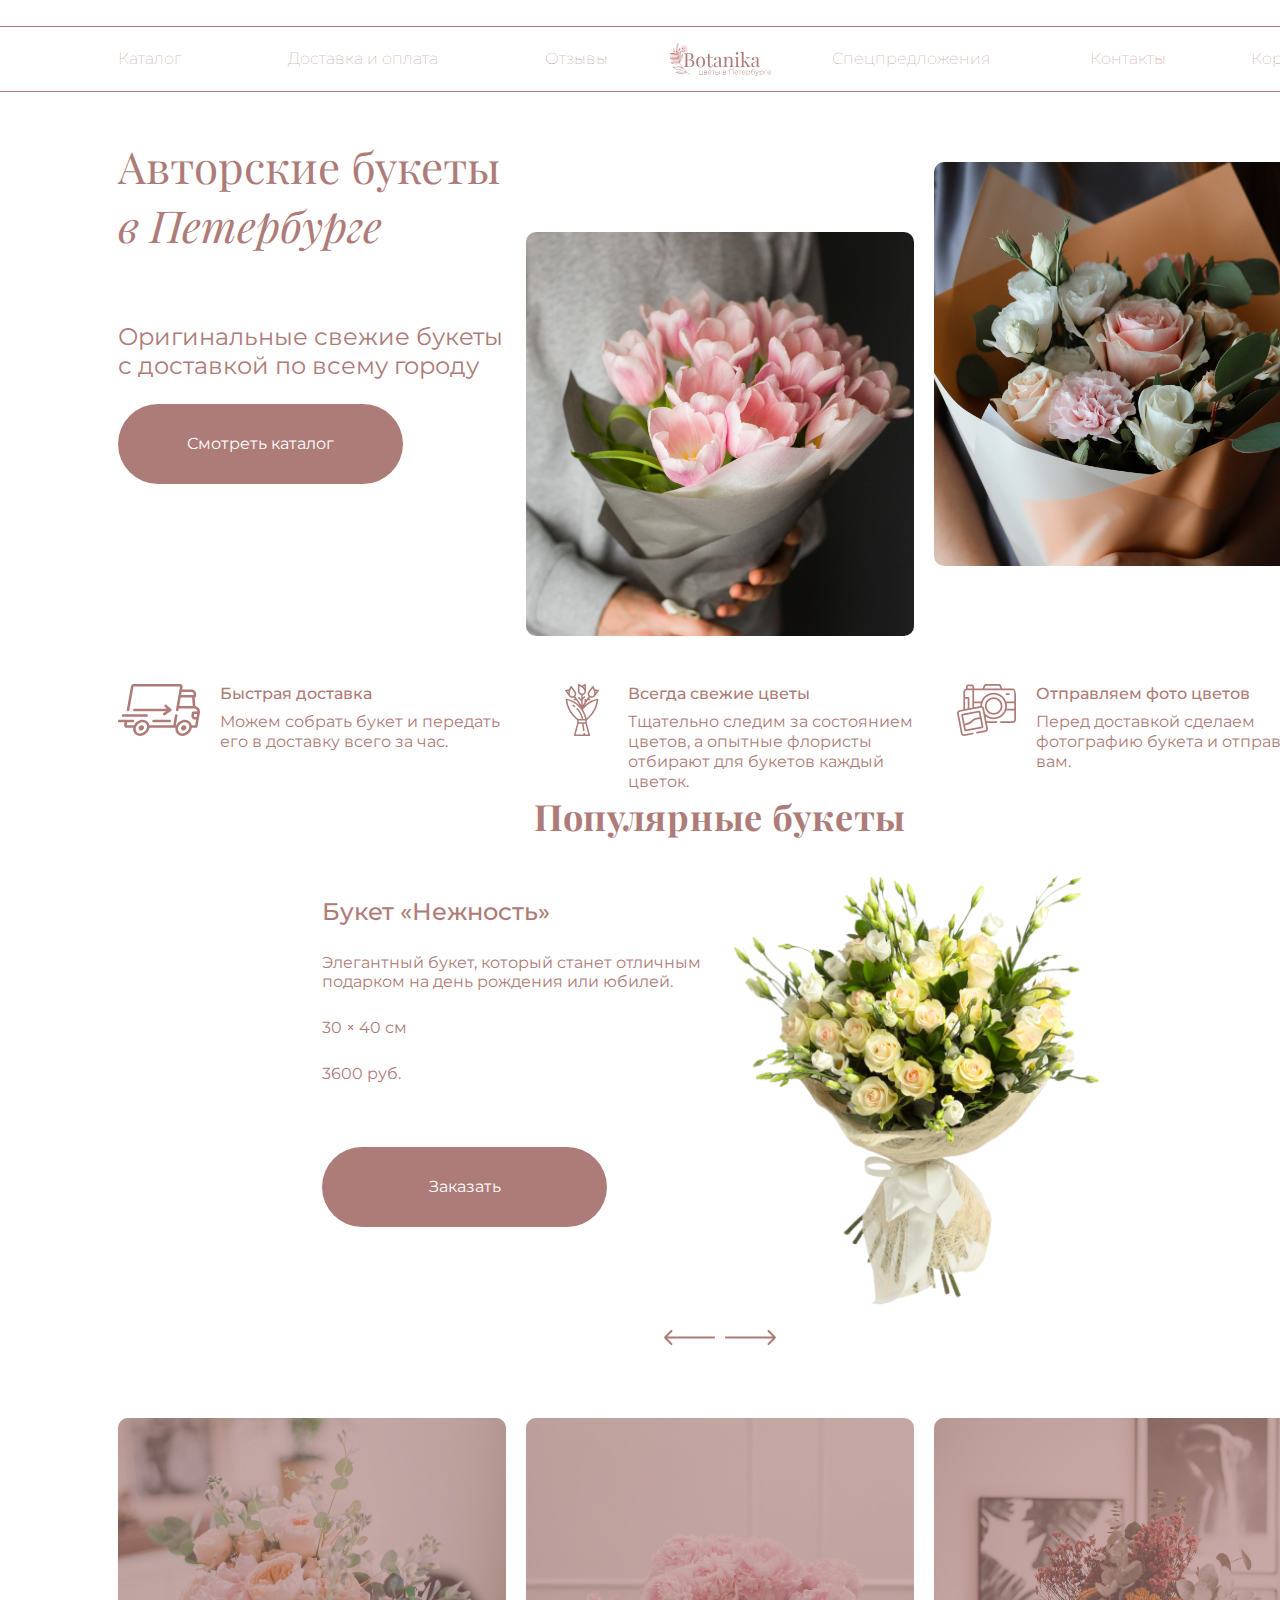
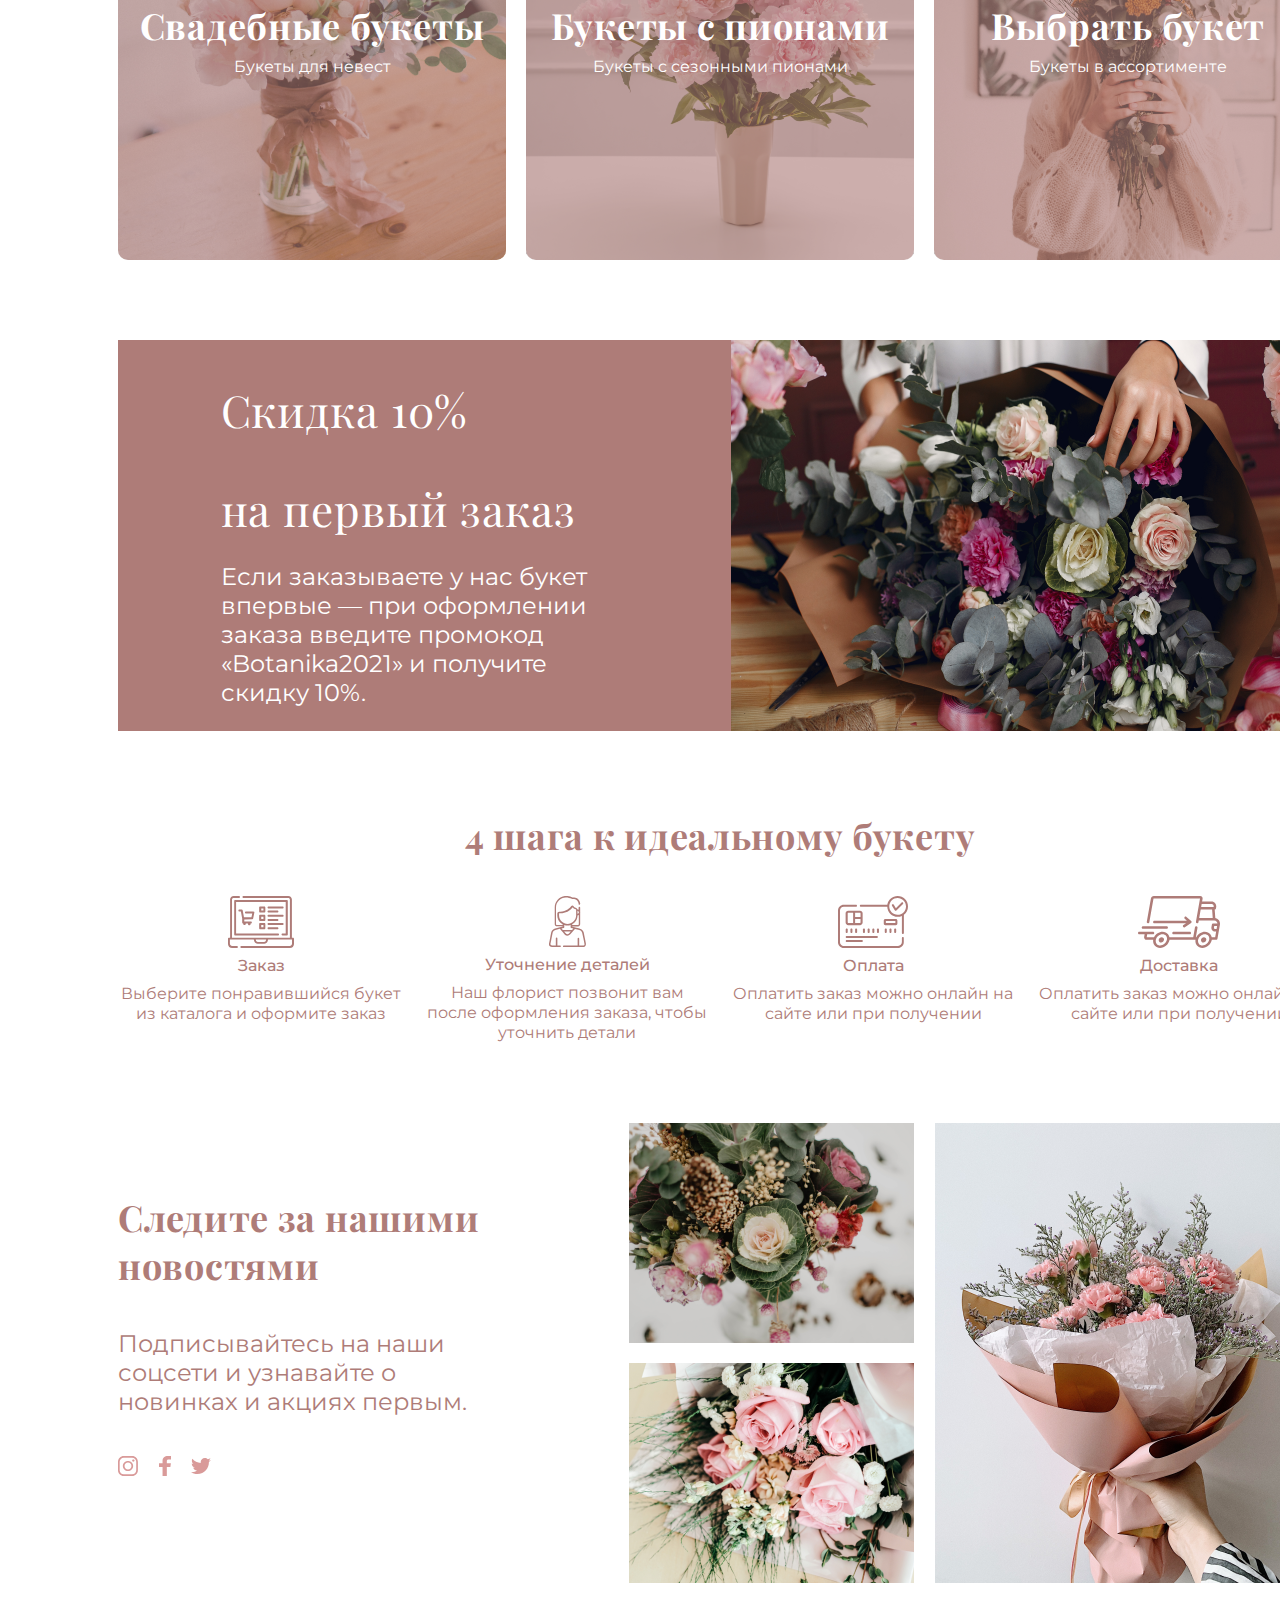
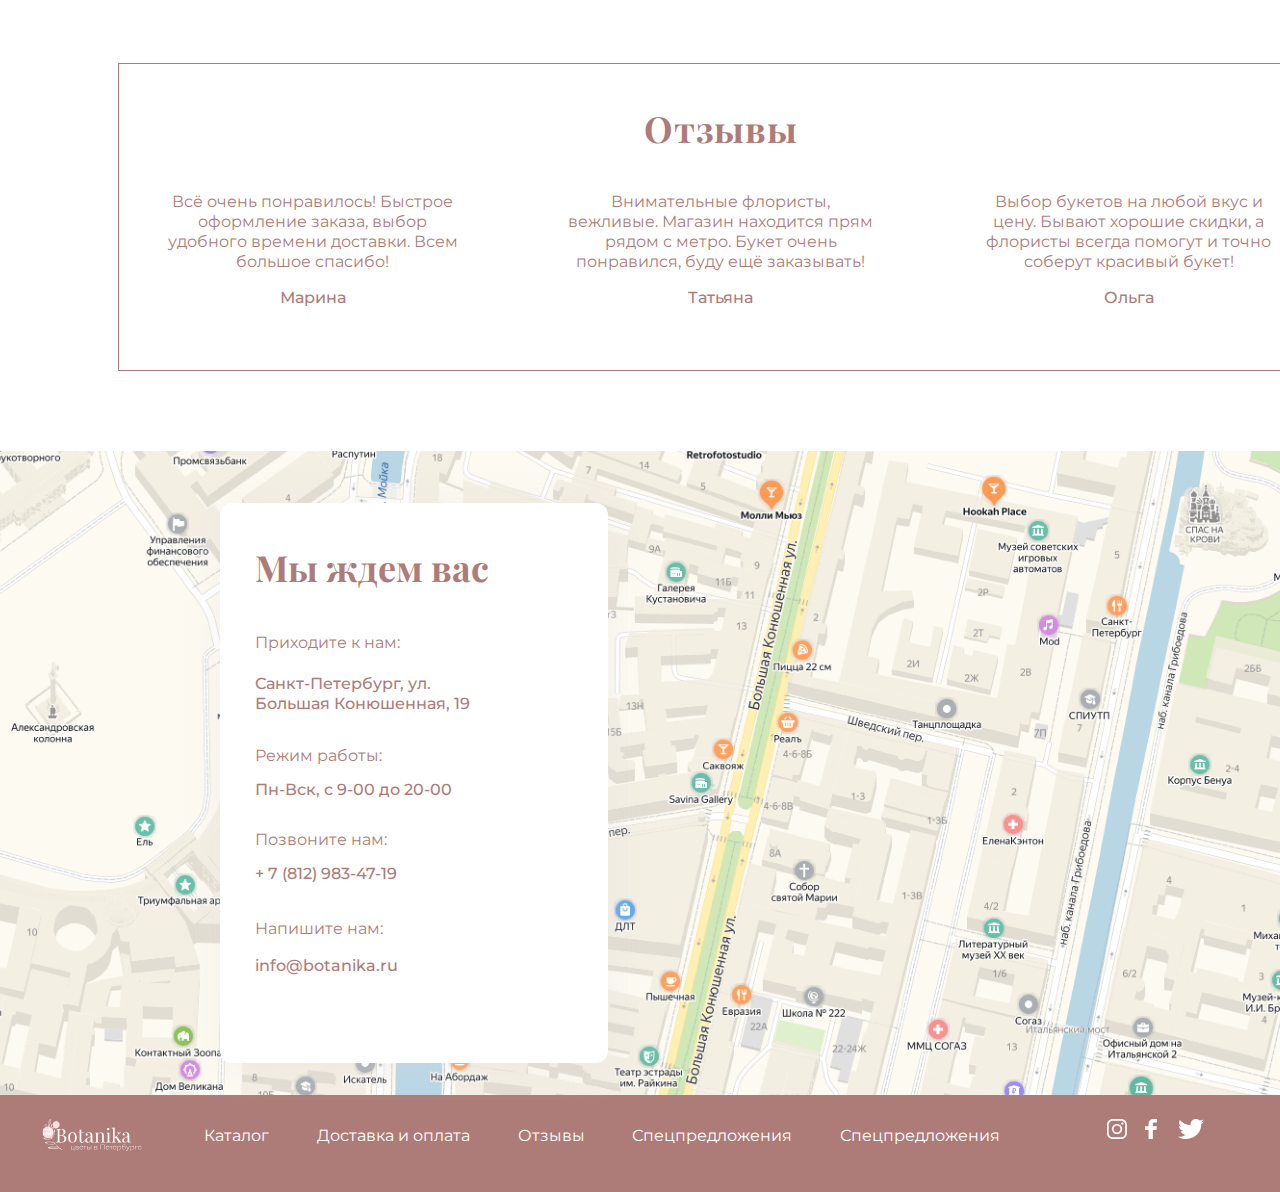
==== index.html @ c34a59d1 "Initial commit" ====
<!DOCTYPE html>
<html lang="ru">
<head>
    <link rel="stylesheet" href="css/style.css">
    <link rel="preconnect" href="https://fonts.googleapis.com">
    <link rel="preconnect" href="https://fonts.gstatic.com" crossorigin>
    <link href="https://fonts.googleapis.com/css2?family=Montserrat:wght@400;500&family=Playfair+Display:ital,wght@0,400;0,700;1,400&display=swap"
          rel="stylesheet">
    <meta charset="UTF-8">
    <title>flower shop</title>
</head>
<body>
<article class="wrap">
    <header class="pageHeader ">
        <nav class="pageNavigation bigGrid contentWide">
            <div class="navContent">
                <a class="navLink montserratFont link" href="" type="link">
                    <div class="linkContent">Каталог</div>
                </a>
            </div>
            <div class="navContent">
                <a class="navLink montserratFont link" href="" type="link">
                    <div class="linkContent">Доставка и оплата</div>
                </a>
            </div>
            <div class="navContent">
                <a class="navLink montserratFont link" href="" type="link">
                    <div class="linkContent">Отзывы</div>
                </a>
            </div>
            <div class="navContent">
                <a class="navLink link" href="" type="link">
                    <div class="logo"></div>
                </a>
            </div>
            <div class="navContent ">
                <a class="navLink montserratFont link" href="" type="link">
                    <div class="linkContent">Спецпредложения</div>
                </a>
            </div>
            <div class="navContent ">
                <a class="navLink montserratFont link" href="" type="link ">
                    <div class="linkContent">Контакты</div>
                </a>
            </div>
            <div class="navContent">
                <a class="navLink montserratFont link" href="" type="link">
                    <div class="linkContent">Корзина</div>
                </a>
            </div>
        </nav>
    </header>
    <main class="mainContainer ">
        <section class="designBouquetsWrap contentWide bigGrid">
            <div class="designBouquetsContent">
                <p class="playfairFont">Авторские букеты<span> в Петербурге</span></p>

                <p class="montserratFont">Оригинальные свежие букеты с доставкой по всему городу</p>
                <a class="buttonWrap link" type="link" href="">
                    <div class="buttonLink montserratFont">Смотреть каталог</div>
                </a>
            </div>
            <div class="designBouquetsContent">
                <figcaption class="imageContainer"></figcaption>
            </div>
            <div class="designBouquetsContent">
                <figcaption class="imageContainer"></figcaption>
            </div>
        </section>
        <section class="benefits contentWide bigGrid montserratFont">
            <div class="contentBenefits imageContainer">
            </div>
            <div class="contentBenefits">
                <p>Быстрая доставка</p>
                <p>Можем собрать букет и передать его в доставку всего за час.</p>
            </div>
            <div class="contentBenefits imageContainer">
            </div>
            <div class="contentBenefits">
                <p>Всегда свежие цветы</p>
                <p>Тщательно следим за состоянием цветов, а опытные флористы отбирают для букетов каждый цветок.</p>
            </div>
            <div class="contentBenefits imageContainer">
            </div>
            <div class="contentBenefits">
                <p>Отправляем фото цветов</p>
                <p>Перед доставкой сделаем фотографию букета и отправим вам.</p>
            </div>
        </section>
        <section class="popularBouquets contentNoWide smallGrid">
            <p class="playfairFont">Популярные букеты</p>
            <div class="popularBouquetsContentWrap smallGrid">
                <div class="popularBouquetsContent montserratFont">
                    <p>Букет «Нежность»</p>
                    <p>Элегантный букет, который станет отличным подарком на день рождения или юбилей.</p>
                    <p>30 × 40 см</p>
                    <p>3600 руб.</p>
                    <a class="buttonWrap" type="link" href="">
                        <div class="buttonLink montserratFont">Заказать</div>
                    </a>
                </div>
                <div class="popularBouquetsContent imageContainer">

                </div>
            </div>
            <div class="buttonWrap ">
                <a type="link" class="link" href="">
                    <div class="imageContainer arrowLeft"></div>
                </a>
                <a type="link" class="link" href="">
                    <div class="imageContainer arrowRight"></div>
                </a>
            </div>
        </section>
        <section class="catalogSections contentWide bigGrid">
            <div class="imageContainer ">
                <p class="playfairFont">Свадебные букеты</p>
                <p class="montserratFont">Букеты для невест</p>
                <div class="imageContainer"></div>
            </div>
            <div class="imageContainer">
                <p class="playfairFont">Букеты с пионами</p>
                <p class="montserratFont">Букеты с сезонными пионами</p>
                <div class="imageContainer"></div>
            </div>
            <div class="imageContainer">
                <p class="playfairFont">Выбрать букет</p>
                <p class="montserratFont">Букеты в ассортименте</p>
                <div class="imageContainer"></div>
            </div>
        </section>
        <section class="contentWide bigGrid discount">
            <div class="discountTextWrap">
                <div class="discountTextContent">
                    <p class="playfairFont">Скидка 10%</p>
                    <p class="playfairFont">на первый заказ</p>
                    <p class="montserratFont">Если заказываете у нас букет впервые — при оформлении заказа введите
                        промокод «Botanika2021» и получите скидку 10%.</p>
                </div>
            </div>
            <div class="imageContainer"></div>
        </section>
        <section class="steps contentWide bigGrid">
            <div class="stepsTitle playfairFont">
                <p>4 шага к идеальному букету</p>
            </div>
            <div class="stepsContainer montserratFont">
                <div class="imageContainer"></div>
                <p>Заказ</p>
                <p>Выберите понравившийся букет из каталога и оформите заказ</p>
            </div>
            <div class="stepsContainer montserratFont">
                <div class="imageContainer"></div>
                <p>Уточнение деталей</p>
                <p>Наш флорист позвонит вам после оформления заказа, чтобы уточнить детали</p>
            </div>
            <div class="stepsContainer montserratFont">
                <div class="imageContainer"></div>
                <p>Оплата</p>
                <p>Оплатить заказ можно онлайн на сайте или при получении</p>
            </div>
            <div class="stepsContainer montserratFont">
                <div class="imageContainer"></div>
                <p>Доставка</p>
                <p>Оплатить заказ можно онлайн на сайте или при получении</p>
            </div>
        </section>
        <section class="news contentWide bigGrid twoLinesGrid">
            <div class="newsTextContainer">
                <p class="playfairFont">Следите за нашими новостями</p>
                <p class="montserratFont">Подписывайтесь на наши соцсети и узнавайте о новинках и акциях первым.</p>
                <div class="imageWrap">
                    <a class="link" type="link" href="https://inatgram.com" target="_blank" rel="noopener">
                        <div class="imageContainer"></div>
                    </a>
                    <a class="link" type="link" href="https://facebook.com" target="_blank" rel="noopener">
                        <div class="imageContainer"></div>
                    </a>
                    <a class="link" type="link" href="https://twitter.com" target="_blank" rel="noopener">
                        <div class="imageContainer"></div>
                    </a>
                </div>
            </div>
            <div class="imageContainer"></div>
            <div class="imageContainer"></div>
            <div class="imageContainer"></div>
        </section>
        <section class="reviews bigGrid contentWide">
            <div class="reviewsTitle"><p class="playfairFont">Отзывы</p></div>
            <div class="reviewsContent montserratFont">
                <p>Всё очень понравилось! Быстрое оформление заказа, выбор удобного времени доставки. Всем большое
                    спасибо!</p>
                <p>Марина</p>
            </div>
            <div class="reviewsContent montserratFont">
                <p>Внимательные флористы, вежливые. Магазин находится прям рядом с метро. Букет очень понравился, буду
                    ещё заказывать!</p>
                <p>Татьяна</p>
            </div>
            <div class="reviewsContent montserratFont">
                <p>Выбор букетов на любой вкус и цену. Бывают хорошие скидки, а флористы всегда помогут и точно соберут
                    красивый букет!</p>
                <p>Ольга</p>
            </div>
        </section>
        <section class="contacts bigGrid contentWide">
            <div class="contactsContainer montserratFont">
                <p class="playfairFont">Мы ждем вас</p>
                <p>Приходите к нам:</p>
                <p>Санкт-Петербург, ул. Большая Конюшенная, 19</p>
                <p>Режим работы:</p>
                <p>Пн-Вск, с 9-00 до 20-00</p>
                <p>Позвоните нам:</p>
                <a href="tel:+78129834719" class="link montserratFont" type="link">+ 7 (812) 983-47-19</a>
                <p>Напишите нам:</p>
                <a href="mailto:info@botanika.ru" class="link montserratFont" type="link">info@botanika.ru</a>
            </div>
            <div class="map imageContainer">
            </div>
        </section>

    </main>
    <footer class="pageFooter">
        <div class="footerContainer bigGrid contentWide">
            <a class="logo imageContainer link"></a>
            <div class="linkWrap montserratFont">
                <a class="link" type="link" href="">Каталог</a>
                <a class="link" type="link" href="">Доставка и оплата</a>
                <a class="link" type="link" href="">Отзывы</a>
                <a class="link" type="link" href="">Спецпредложения</a>
                <a class="link" type="link" href="">Спецпредложения</a>
            </div>
            <div class="iconsFooter">
                <a class="link" type="link" href="https://instagram.com" target="_blank" rel="noopener">
                    <div class="imageContainer"></div>
                </a>
                <a class="link" type="link" href="https://facebook.com" target="_blank" rel="noopener">
                    <div class="imageContainer"></div>
                </a>
                <a class="link" type="link" href="https://twitter.com" target="_blank" rel="noopener">
                    <div class="imageContainer"></div>
                </a>
            </div>
        </div>
    </footer>
</article>

</body>
</html>
---- css/style.css ----
html, body {
    display: flex;
    flex: 1;
    margin: 0;
    padding: 0;

}

.montserratFont {
    font-family: 'Montserrat', sans-serif;
    color: #AE7C78;
}

.playfairFont {
    font-family: 'Playfair Display', serif;
    color: #AE7C78;
}

.contentWide {
    width: 1204px;
}

.bigGrid {
    display: grid;
    grid-template-columns: repeat(12, 82px);
    gap: 20px;
}

.twoLinesGrid {
    grid-template-rows: repeat(2, auto);
    gap: 20px;
}

.smallGrid {
    display: grid;
    grid-template-columns: repeat(8, 82px);
    gap: 20px;
}

.contentNoWide {
    width: 794px;
    height: 546px;
    position: relative;

}

.wrap {
    width: 100%;
    display: flex;
    flex-direction: column;
    align-items: center;
}

.mainContainer {
    display: flex;
    flex-direction: column;
    width: 1440px;
    align-items: center;
}


.imageContainer {
    background-repeat: no-repeat;
    background-position: center;
    border-radius: 10px;
}

.link {
    text-decoration: none;
    cursor: pointer;
    transition: all 1s ;
}

.link:hover{
    transform: scale(1.1);
    transition: all 0.1s
}

.link:active{
    transform: translate(0,2px);
    transition: all 0.1s
}


/*region header Css*/
header.pageHeader {
    height: 64px;
    margin: 26px 0 0 0;
    display: flex;
    justify-content: center;
    width: 100%;
    border-top: 1px solid #AE7C78;
    border-bottom: 1px solid #AE7C78;
}


.navContent {
    display: flex;
    align-items: center;
}

.navContent:nth-child(2) {
    grid-column: span 3;
    justify-content: center;
}

.navContent:nth-child(3) {
    justify-content: flex-end;
}

.navContent:nth-child(4) {
    grid-column: span 2;
    justify-content: center;
    width: content-box;
}

.navLink > .logo {
    width: content-box;
    width: 101px;
    height: 33px;
    background-image: url("../img/svg/logo.svg");
    background-repeat: no-repeat;
    background-position: center;
    background-size: contain;
}

.navContent:nth-child(5) {
    grid-column: span 2;

}

.navContent:nth-child(6) {
    grid-column: span 2;
    justify-content: center;
}

.navContent:nth-child(7) {
    justify-content: flex-end;
}


.navLink {
    text-decoration: none;
}

.navLink > .linkContent {
    font-size: 16px;
    font-style: normal;
    font-weight: 100;
    line-height: 20px;
    letter-spacing: 0em;
}

/*endregion*/

/*region designBouquets*/
section.designBouquetsWrap {
    height: 544px;

}

.designBouquetsContent {
    grid-column: span 4;

}

.designBouquetsContent > p:nth-child(1) {
    font-style: normal;
    font-weight: normal;
    font-size: 44px;
    line-height: 59px;
}

.designBouquetsContent > p:nth-child(1) > span {
    font-style: italic;
}


.designBouquetsContent > p:nth-child(2) {
    font-style: normal;
    font-weight: normal;
    font-size: 24px;
    line-height: 29px;
}

.buttonWrap {
    text-decoration: none;
}

.buttonLink {
    background-color: #AE7C78;
    height: 80px;
    width: 285px;
    border-radius: 40px;
    display: flex;
    justify-content: center;
    align-items: center;
    color: white;
    font-style: normal;
    font-weight: normal;
    font-size: 16px;
    line-height: 20px;
}

.designBouquetsContent > .imageContainer {
    width: 100%;
    height: 404px;

}

.designBouquetsContent {
    display: flex;
    flex-direction: column;
}

.designBouquetsContent:nth-child(2) {
    justify-content: flex-end;
}

.designBouquetsContent:nth-child(2) > .imageContainer {
    background-image: url("../img/png/anna-tukhfatullina-food-photographer-stylist-bq6Gd7pQznU-unsplash.png");
    background-size: 404px;
}

.designBouquetsContent:nth-child(3) > .imageContainer {
    background-image: url("../img/png/taisiia-shestopal-JZDyFwGAEqY-unsplash.png");
    background-size: 420px;
}

.designBouquetsContent:nth-child(3) {
    justify-content: center;
}


/*endregion*/

/*region benefits*/
.benefits {
    height: 108px;
    margin: 48px 0 0 0;
}

.contentBenefits {
    display: flex;

}

.contentBenefits:nth-child(2n) {
    display: flex;
    flex-direction: column;
    grid-column: span 3;
}

.contentBenefits:nth-child(2n) > p {
    margin: 0;
}

.contentBenefits:nth-child(2n) > p:nth-child(1) {
    font-style: normal;
    font-weight: 500;
    font-size: 16px;
    line-height: 20px;
    margin: 0 0 8px 0;
}

.contentBenefits:nth-child(2n) > p:nth-child(2) {
    font-style: normal;
    font-weight: normal;
    font-size: 16px;
    line-height: 20px;
}

.contentBenefits:nth-child(2n-1) {
    display: flex;
    background-position: top right;
    background-size: auto 52px;
}

.contentBenefits:nth-child(1) {
    background-image: url("../img/svg/fastDelivery.svg");
}

.contentBenefits:nth-child(3) {
    background-image: url("../img/svg/bouquet.svg");
}

.contentBenefits:nth-child(5) {
    background-image: url("../img/svg/camera.svg");
}

/*endregion*/

/*region popularBouquets*/
.popularBouquets {
    display: flex;
    flex-direction: column;
    align-items: center;
}

.popularBouquets > p {
    font-style: normal;
    font-weight: bold;
    font-size: 36px;
    line-height: 48px;
    letter-spacing: 0.02em;
    grid-column: span 8;
    margin: 0 0 10px;
}

.popularBouquetsContentWrap {
    flex: 1;
}

.popularBouquetsContent {
    display: flex;
    flex-direction: column;
    justify-content: flex-start;
}

.popularBouquetsContent:nth-last-child(1) {

    grid-column: span 4;

}

.popularBouquetsContent:nth-last-child(2) {

    grid-column: span 4;
}

.popularBouquetsContent > p {
    margin: 27px 0 0 0;
}

.popularBouquetsContent > p:nth-child(1) {
    font-style: normal;
    font-weight: 500;
    font-size: 24px;
    line-height: 29px;
}

.popularBouquetsContent > .buttonWrap {
    margin: 64px 0 0 0;
}

.popularBouquetsContent.imageContainer {
    height: 438px;
    background-image: url("../img/png/imgbin_flower-bouquet-cut-flowers-floral-design-garden-roses.png");
    background-size: 387px;
}

.popularBouquets > .buttonWrap {
    grid-column: span 8;
    position: absolute;
    z-index: 1;
    display: flex;
    width: 100%;
    justify-content: center;
    align-items: center;
    top: 538px;
    height: 15px;
}

.arrowLeft.imageContainer, .arrowRight.imageContainer {
    height: 15px;
    width: 51px;
    margin: 0 5px 0 5px;

}

.arrowLeft.imageContainer {
    background-image: url("../img/svg/arrow_1.svg");

    z-index: 2
}

.arrowRight.imageContainer {
    background-image: url("../img/svg/arrow_2.svg");

    z-index: 2
}

/*endregion*/

/*region catalogSections*/
.catalogSections {
    margin-top: 80px;
}

.catalogSections > .imageContainer {
    grid-column: span 4;
    height: 442px;
    display: flex;
    flex-direction: column;
    justify-content: center;
    align-items: center;
    position: relative;
}

.catalogSections > .imageContainer > p {
    margin: 0;
    z-index: 2;
}

.catalogSections > .imageContainer > p:nth-child(1) {
    font-style: normal;
    font-weight: bold;
    font-size: 36px;
    line-height: 48px;
    text-align: center;
    letter-spacing: 0.02em;
    color: white;
}

.catalogSections > .imageContainer > p:nth-child(2) {
    font-style: normal;
    font-weight: normal;
    font-size: 16px;
    line-height: 20px;
    color: #FFFFFF;
    margin: 8px 0 0 0;
}

.catalogSections > .imageContainer:nth-child(1) {
    background-image: url("../img/png/sammi-sP5CaWEN7Do-unsplash.png");
    background-size: auto 443px;
}

.catalogSections > .imageContainer:nth-child(2) {
    background-image: url("../img/png/fresh-beautiful-peony-flowers-vase.png");
    background-size: auto 443px;
}

.catalogSections > .imageContainer:nth-child(3) {
    background-image: url("../img/png/alyssa-strohmann-tnpr-hPOta0-unsplash.png");
    background-size: auto 443px;
}

.imageContainer > .imageContainer {
    width: 100%;
    height: 100%;
    background: rgba(174, 124, 120, 0.6);
    position: absolute;
    z-index: 1;
}

/*endregion*/

/*region discount*/
.discount {
    height: 391px;
    background: #AE7C78;
    margin: 80px 0 0 0;
}

.discountTextWrap {
    grid-column: span 6;
    display: flex;
    justify-content: center;
}

.discountTextContent {
    width: 387px;
    height: 100%;
}

.discount > .imageContainer {
    grid-column: span 6;
    background-image: url("../img/png/florist-makes-beautiful-bouquet-studio.png");
    background-size: auto 391px;
    border-radius: 0px;
}

.discountTextContent > p {
    color: white;
    margin: 0;
}

.discountTextContent > p:nth-child(1),
.discountTextContent > p:nth-child(2) {
    font-style: normal;
    font-weight: normal;
    font-size: 44px;
    line-height: 59px;
    letter-spacing: 0.02em;
    margin: 40px 0 0 0;
}

.discountTextContent > p:nth-child(3) {
    font-style: normal;
    font-weight: normal;
    font-size: 24px;
    line-height: 29px;
    margin: 24px 0 0 0
}

/*endregion*/

/*region steps*/
.steps {
    height: 232px;
    margin-top: 80px;
    row-gap: 0px;
}

.stepsTitle {
    grid-column: span 12;
    display: flex;
    justify-content: center;
    height: 48px;
    margin: 0;
}

.stepsTitle > p {
    text-align: center;
    font-style: normal;
    font-weight: bold;
    font-size: 36px;
    line-height: 48px;
    letter-spacing: 0.02em;
    margin: 0;

}


.stepsWrap {

    /* grid-column: span 12; */
    height: 184px;
    margin: 0;
    /* display: flex; */
}

.stepsContainer {
    grid-column: span 3;
    height: 184px;
    display: flex;
    flex-direction: column;
    align-items: center;
}

.stepsContainer > .imageContainer {

    height: 52px;
    width: 100%;
    margin: 37px 0 0 0;
}

.stepsContainer > p {
    margin: 0;
    text-align: center;
}

.stepsContainer > p:nth-child(2) {
    margin-top: 8px;
    font-style: normal;
    font-weight: 500;
    font-size: 16px;
    line-height: 20px;
}

.stepsContainer > p:nth-child(3) {
    margin-top: 8px;
    font-style: normal;
    font-weight: normal;
    font-size: 16px;
    line-height: 20px;
}

.stepsContainer:nth-child(2) > .imageContainer {
    background-image: url("../img/svg/computer.svg");
}

.stepsContainer:nth-child(3) > .imageContainer {
    background-image: url("../img/svg/details.svg");
}

.stepsContainer:nth-child(4) > .imageContainer {
    background-image: url("../img/svg/paymant.svg");
}

.stepsContainer:nth-child(5) > .imageContainer {
    background-image: url("../img/svg/fastDelivery.svg");
}

/*endregion*/

/*region news*/
.news {
    height: 460px;
    margin-top: 80px;
    grid-auto-flow: column;
}

.newsTextContainer {
    grid-column: span 5;
    grid-row: span 2;

}

.news > .imageContainer:nth-child(2), .news > .imageContainer:nth-child(3) {
    grid-column: span 3;
}

.news > .imageContainer:nth-child(4) {
    grid-column: span 4;
    grid-row: span 2;

}

.newsTextContainer > p {
    width: 80%;
    margin: 0;
}

.newsTextContainer > p:nth-child(1) {
    font-style: normal;
    font-weight: bold;
    font-size: 36px;
    line-height: 48px;
    letter-spacing: 0.02em;
    margin-top: 70px;
}

.newsTextContainer > :nth-child(2) {
    font-style: normal;
    font-weight: normal;
    font-size: 24px;
    line-height: 29px;
    margin-top: 40px;
}

.imageWrap {
    margin-top: 40px;
    height: 20px;
    display: flex;
}

.imageWrap > .link > .imageContainer {
    height: 100%;
    width: 30px;
    border-radius: 0;
}

.imageWrap > .link:nth-child(1) > .imageContainer {
    width: 21px;
    background-image: url("../img/svg/instagramm.svg");
}

.imageWrap > .link:nth-child(2) > .imageContainer {
    width: 12px;
    background-image: url("../img/svg/facebook.svg");
    margin: 0 20px 0 20px;
}

.imageWrap > .link:nth-child(3) > .imageContainer {
    width: 20px;
    background-image: url("../img/svg/twitter.svg");
}

.news > .imageContainer {
    border-radius: 0;
}

.news > .imageContainer:nth-child(2) {
    background-image: url("../img/png/samantha-gades-nysCDwot01c-unsplash.png");
    background-size: auto 220px;
}

.news > .imageContainer:nth-child(3) {
    background-image: url("../img/png/insung-yoon-jRofmV5rPl0-unsplash.png");
    background-size: auto 220px;
}

.news > .imageContainer:nth-child(4) {
    background-image: url("../img/png/demi-he-hPcxvCecdPI-unsplash.png");
    background-size: auto 460px;
}

/*endregion*/

/*region reviews*/
.reviews {
    height: 308px;
    border: 1px solid #AE7C78;
    box-sizing: border-box;
    margin-top: 80px;
    grid-auto-flow: dense;
    row-gap: 0px;
}

.reviewsTitle {
    grid-column: span 12;
}

.reviewsTitle > p {
    margin: 40px;
    font-style: normal;
    font-weight: bold;
    font-size: 36px;
    line-height: 48px;
    text-align: center;
    letter-spacing: 0.02em;
}

.reviewsContent {
    grid-column: span 4;
    height: 180px;
    display: flex;
    flex-direction: column;
    align-items: center;
}

.reviewsContent > p {
    margin: 0;
    text-align: center;
    width: 79%;
}

.reviewsContent > p:nth-child(1) {
    font-style: normal;
    font-weight: normal;
    font-size: 16px;
    line-height: 20px;
    text-align: center;
}

.reviewsContent > p:nth-child(2) {
    font-style: normal;
    font-weight: 500;
    font-size: 16px;
    line-height: 20px;
    margin-top: 16px;
}

/*endregion*/

/*region contacts*/
.contacts {
    height: 644px;
    margin-top: 80px;
    position: relative;
}


.map {
    position: absolute;
    width: 1440px;
    height: 100%;
    z-index: 1;
    justify-self: center;
    background-image: url("../img/png/map.png");
    border-radius: 0;
    background-size: auto 645px;
}


.contactsContainer {
    grid-column-start: 2;
    grid-column-end: 6;
    height: 520px;
    background-color: white;
    z-index: 2;
    border-radius: 12px;
    margin: 52px 0 72px 0;
    box-shadow: 0px 4px 40px rgba(217, 217, 217, 0.3);
    padding: 40px 108px 0 35px;
}

.contactsContainer > p {
    margin: 0;
}

.contactsContainer > p, .contactsContainer > a {
    z-index: 3;
}


.contactsContainer > p:nth-child(1) {
    font-style: normal;
    font-weight: bold;
    font-size: 36px;
    line-height: 48px;

}

.contactsContainer > p:nth-child(2) {
    font-style: normal;
    font-weight: normal;
    font-size: 16px;
    line-height: 20px;
    margin-top: 42px;
}

.contactsContainer > p:nth-child(3) {
    font-style: normal;
    font-weight: 500;
    font-size: 16px;
    line-height: 20px;
    margin-top: 21px;
}

.contactsContainer > p:nth-child(4) {
    font-style: normal;
    font-weight: normal;
    font-size: 16px;
    line-height: 20px;
    margin-top: 32px;
}

.contactsContainer > p:nth-child(5) {
    font-style: normal;
    font-weight: 500;
    font-size: 16px;
    line-height: 20px;
    margin-top: 14px;
}

.contactsContainer > p:nth-child(6) {
    font-style: normal;
    font-weight: normal;
    font-size: 16px;
    line-height: 20px;
    margin: 30px 0 14px 0;
}

.contactsContainer > a:nth-child(7) {
    font-style: normal;
    font-weight: 500;
    font-size: 16px;
    line-height: 20px;
    margin-top: 14px;
}

.contactsContainer > p:nth-child(8) {
    font-style: normal;
    font-weight: normal;
    font-size: 16px;
    line-height: 20px;
    margin: 35px 0 17px 0;
}

.contactsContainer > a:nth-child(9) {
    font-style: normal;
    font-weight: 500;
    font-size: 16px;
    line-height: 20px;
}

/*endregion*/

.pageFooter {
    width: 100%;
    height: 97px;
    background: #AE7C78;
}

.linkWrap > .link {
    color: #FFFFFF;

}

.linkWrap {
    display: flex;
    justify-content: space-between;
    align-items: center;
    height: 100%;
    grid-column: span 8;
}


.footerContainer > .logo {
    grid-column: span 2;
    background-image: url("../img/svg/logo_white.svg");
    background-size: 100px 32px;
}

.footerContainer > .iconsFooter {
    display: flex;
    grid-column: span 2;
    justify-content: flex-end;
}

.iconsFooter>.link>.imageContainer{
    height: 20px;
    border-radius: 0;
    }

.iconsFooter>.link:nth-child(1)>.imageContainer{
    width: 20px;
    background-image: url("../img/svg/instagramm_white.svg");
}

.iconsFooter>.link:nth-child(2)>.imageContainer{
    width: 12px;
    margin: 0 21px 0 18px;
    background-image: url("../img/svg/facebook_white.svg");
}
.iconsFooter>.link:nth-child(3)>.imageContainer{
    width: 26px;
    background-image: url("../img/svg/twitter_white.svg");
}


.footerContainer {
    height: 32px;
    margin: 24px 0 0 0;
}
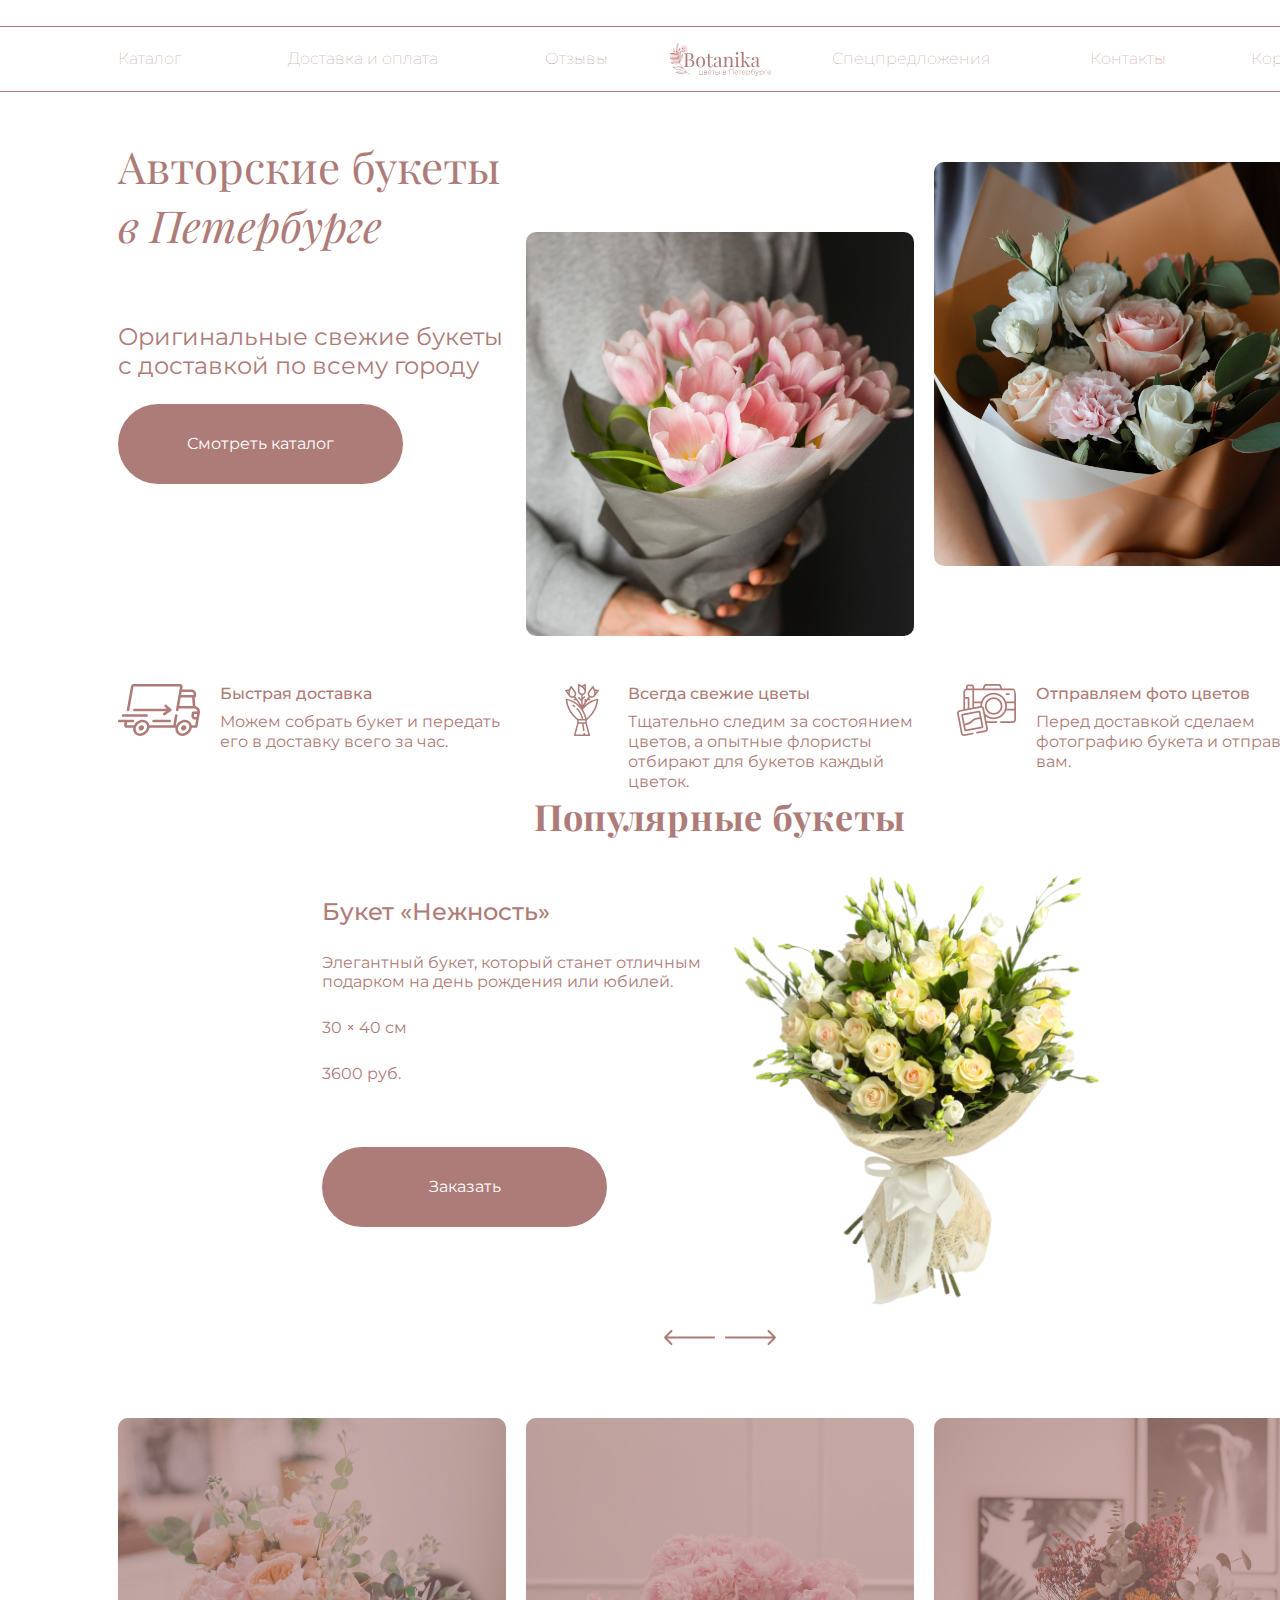
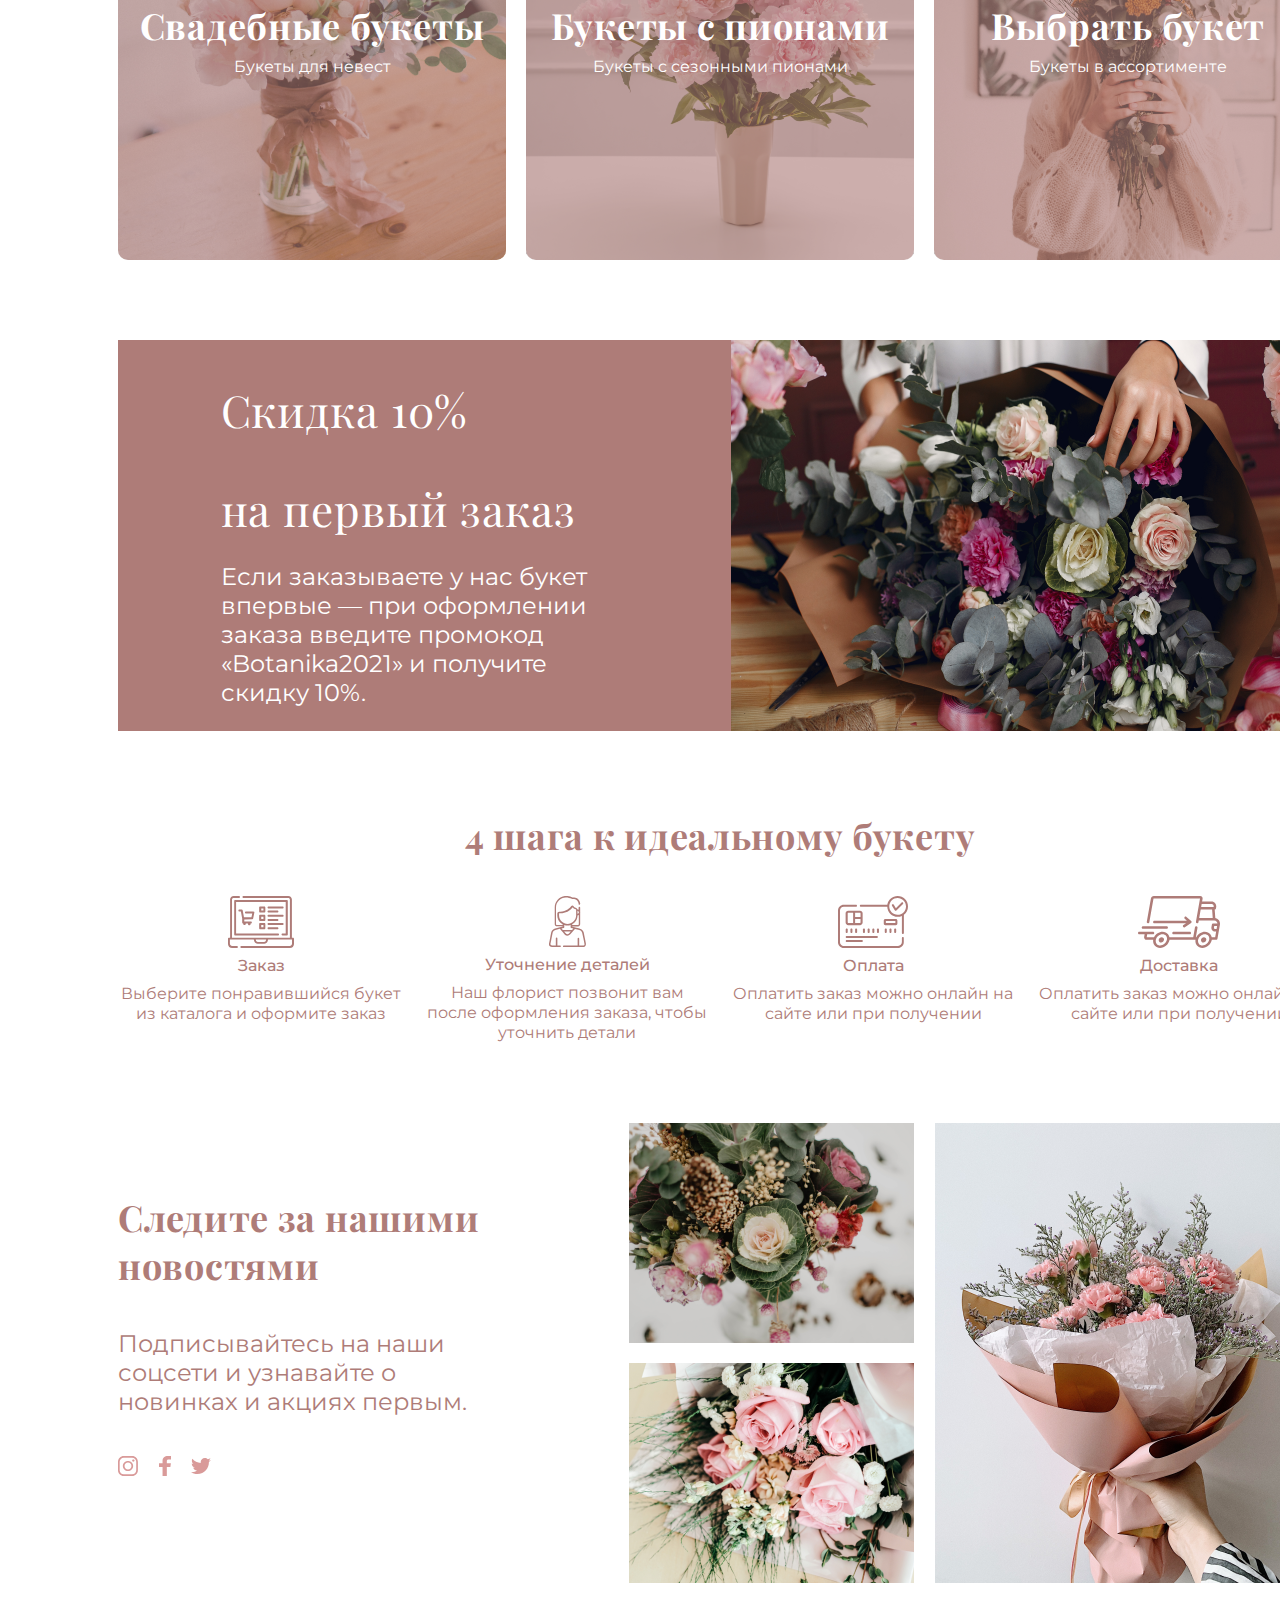
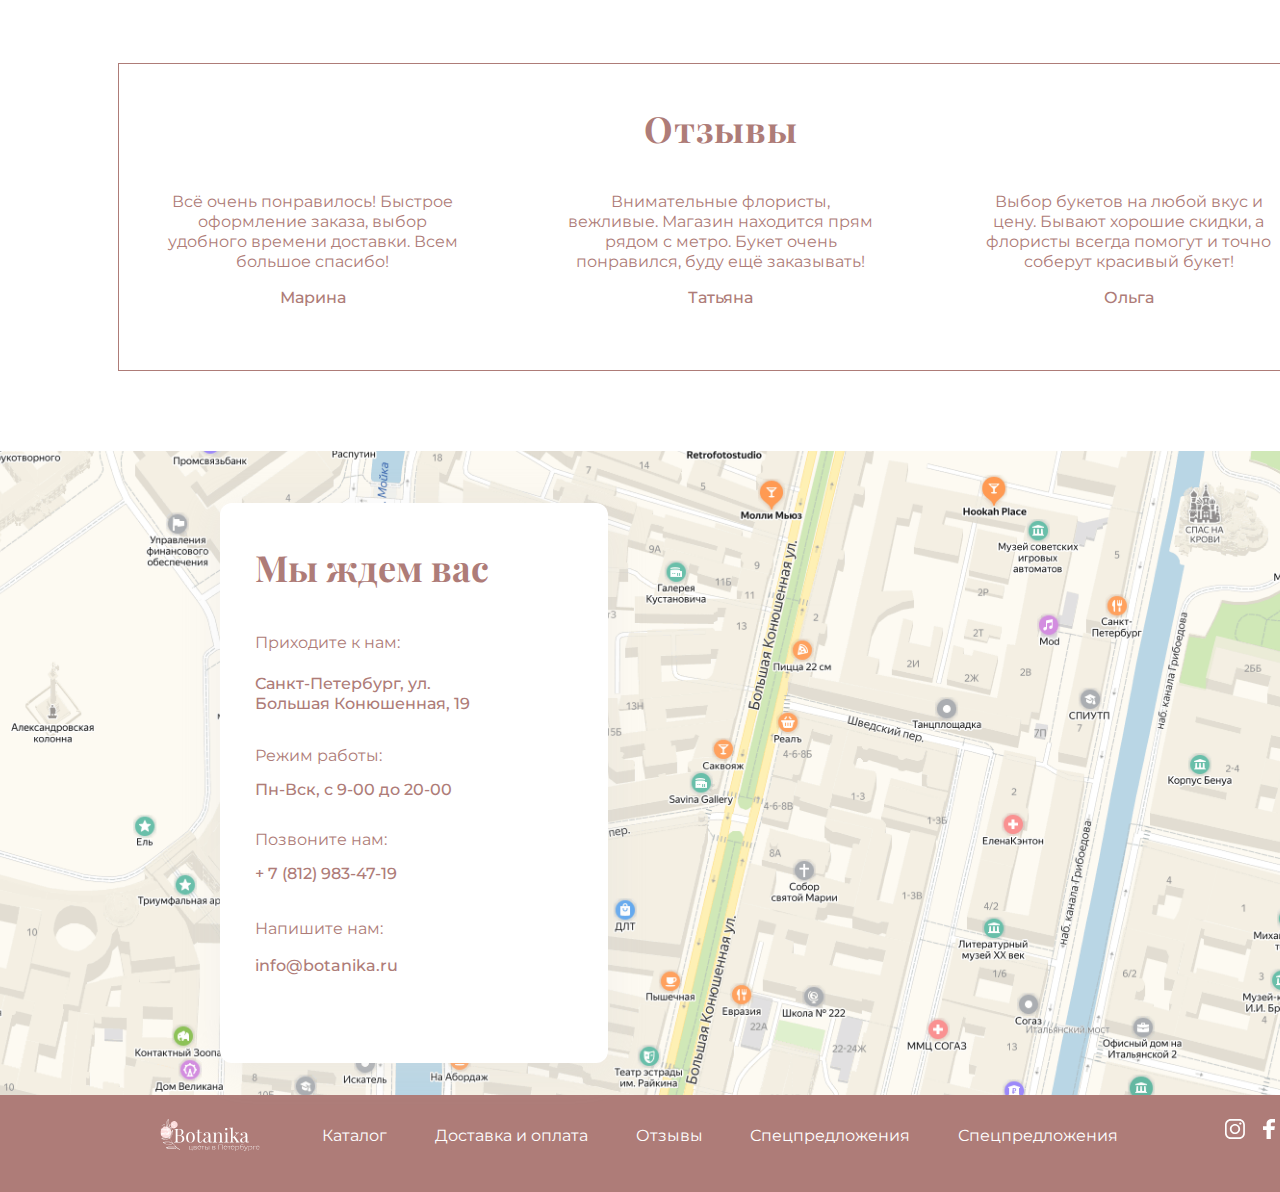
==== commit 9d7623b9: "update" ====
--- a/index.html
+++ b/index.html
@@ -61,10 +61,10 @@
                 </a>
             </div>
             <div class="designBouquetsContent">
-                <figcaption class="imageContainer"></figcaption>
+                <div class="imageContainer"></div>
             </div>
             <div class="designBouquetsContent">
-                <figcaption class="imageContainer"></figcaption>
+                <div class="imageContainer"></div>
             </div>
         </section>
         <section class="benefits contentWide bigGrid montserratFont">
--- a/css/style.css
+++ b/css/style.css
@@ -115,7 +115,7 @@
 }
 
 .navLink > .logo {
-    width: content-box;
+
     width: 101px;
     height: 33px;
     background-image: url("../img/svg/logo.svg");
@@ -148,7 +148,7 @@
     font-style: normal;
     font-weight: 100;
     line-height: 20px;
-    letter-spacing: 0em;
+    letter-spacing: 0;
 }
 
 /*endregion*/
@@ -468,7 +468,7 @@
     grid-column: span 6;
     background-image: url("../img/png/florist-makes-beautiful-bouquet-studio.png");
     background-size: auto 391px;
-    border-radius: 0px;
+    border-radius: 0;
 }
 
 .discountTextContent > p {
@@ -500,7 +500,7 @@
 .steps {
     height: 232px;
     margin-top: 80px;
-    row-gap: 0px;
+    row-gap: 0;
 }
 
 .stepsTitle {
@@ -686,7 +686,7 @@
     box-sizing: border-box;
     margin-top: 80px;
     grid-auto-flow: dense;
-    row-gap: 0px;
+    row-gap: 0;
 }
 
 .reviewsTitle {
@@ -763,7 +763,7 @@
     z-index: 2;
     border-radius: 12px;
     margin: 52px 0 72px 0;
-    box-shadow: 0px 4px 40px rgba(217, 217, 217, 0.3);
+    box-shadow: 0 4px 40px rgba(217, 217, 217, 0.3);
     padding: 40px 108px 0 35px;
 }
 
@@ -853,6 +853,8 @@
     width: 100%;
     height: 97px;
     background: #AE7C78;
+    display: flex;
+    justify-content: center;
 }
 
 .linkWrap > .link {
